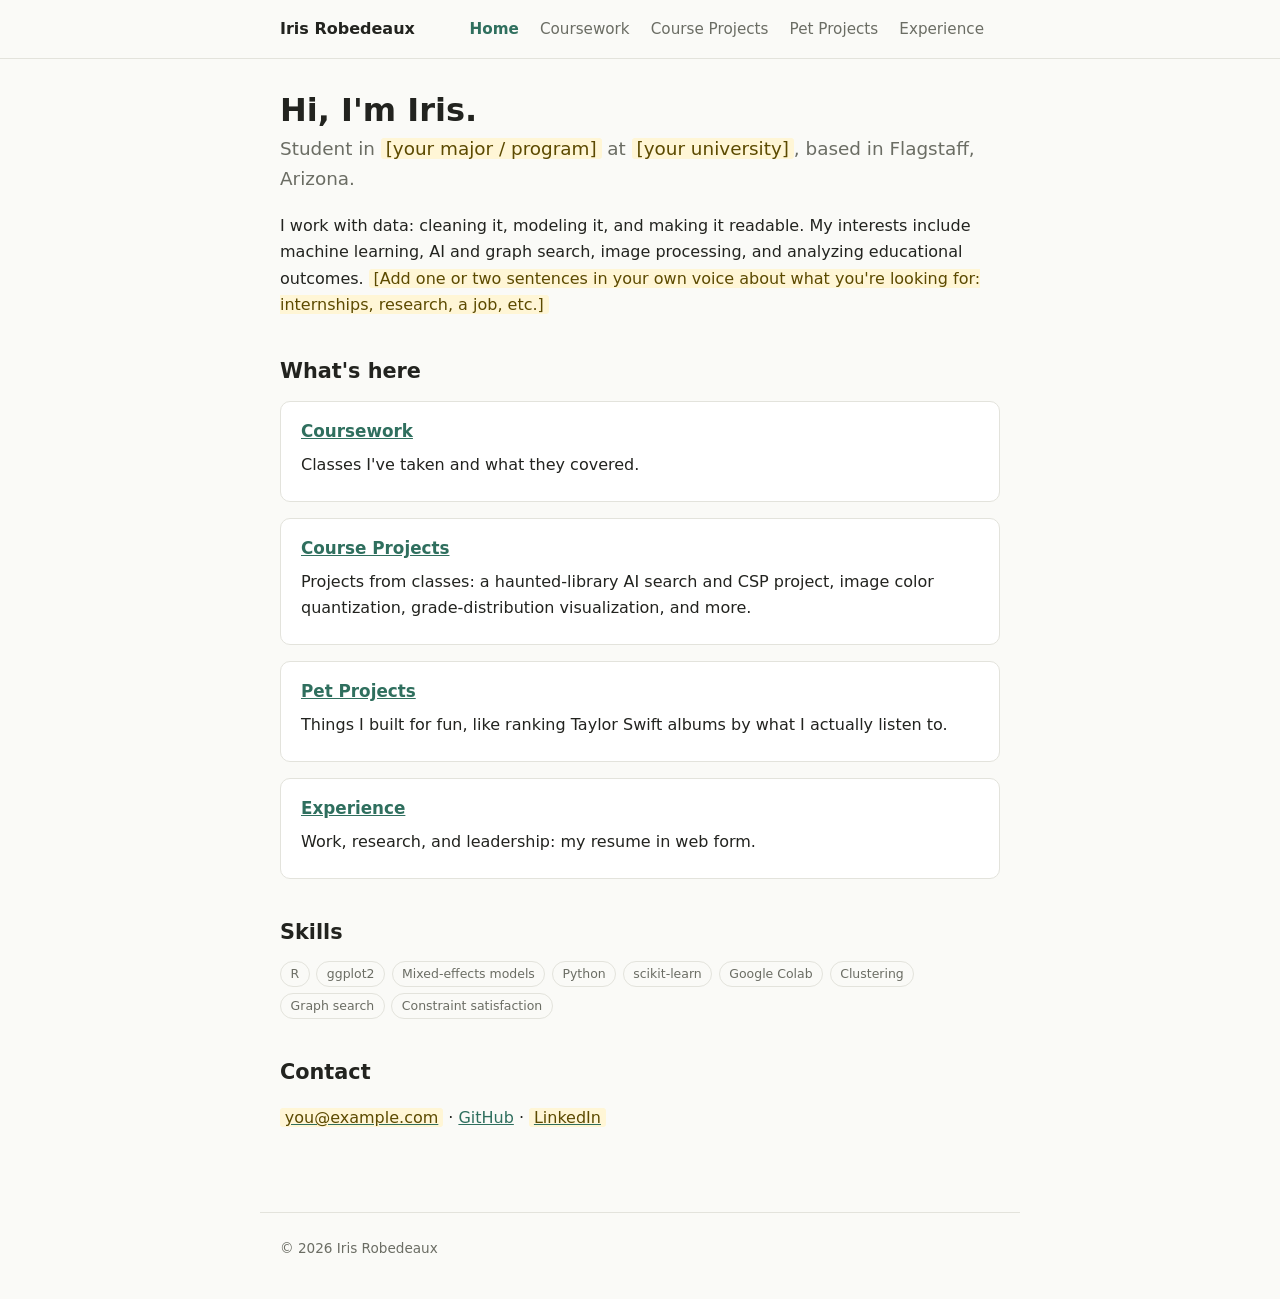
==== index.html @ e538cd5a "create website pages" ====
<!doctype html>
<html lang="en">
<head>
  <meta charset="utf-8">
  <meta name="viewport" content="width=device-width, initial-scale=1">
  <title>Iris Robedeaux</title>
  <meta name="description" content="Personal site of Iris Robedeaux: coursework, projects, and experience.">
  <link rel="stylesheet" href="style.css">
</head>
<body>
  <header class="site">
    <div class="inner">
      <a class="brand" href="index.html">Iris Robedeaux</a>
      <nav>
        <a href="index.html" aria-current="page">Home</a>
        <a href="coursework.html">Coursework</a>
        <a href="course-projects.html">Course Projects</a>
        <a href="pet-projects.html">Pet Projects</a>
        <a href="experience.html">Experience</a>
      </nav>
    </div>
  </header>

  <main>
    <h1>Hi, I'm Iris.</h1>
    <p class="lead">Student in <span class="todo">[your major / program]</span> at <span class="todo">[your university]</span>, based in Flagstaff, Arizona.</p>

    <p>
      I work with data: cleaning it, modeling it, and making it readable. My interests include
      machine learning, AI and graph search, image processing, and analyzing educational outcomes.
      <span class="todo">[Add one or two sentences in your own voice about what you're looking for: internships, research, a job, etc.]</span>
    </p>

    <h2>What's here</h2>
    <div class="card">
      <h3><a href="coursework.html">Coursework</a></h3>
      <p>Classes I've taken and what they covered.</p>
    </div>
    <div class="card">
      <h3><a href="course-projects.html">Course Projects</a></h3>
      <p>Projects from classes: a haunted-library AI search and CSP project, image color quantization, grade-distribution visualization, and more.</p>
    </div>
    <div class="card">
      <h3><a href="pet-projects.html">Pet Projects</a></h3>
      <p>Things I built for fun, like ranking Taylor Swift albums by what I actually listen to.</p>
    </div>
    <div class="card">
      <h3><a href="experience.html">Experience</a></h3>
      <p>Work, research, and leadership: my resume in web form.</p>
    </div>

    <h2>Skills</h2>
    <div class="tags">
      <span class="tag">R</span>
      <span class="tag">ggplot2</span>
      <span class="tag">Mixed-effects models</span>
      <span class="tag">Python</span>
      <span class="tag">scikit-learn</span>
      <span class="tag">Google Colab</span>
      <span class="tag">Clustering</span>
      <span class="tag">Graph search</span>
      <span class="tag">Constraint satisfaction</span>
    </div>

    <h2>Contact</h2>
    <p>
      <a href="mailto:you@example.com"><span class="todo">you@example.com</span></a> ·
      <a href="https://github.com/iris-robedeaux">GitHub</a> ·
      <a href="https://www.linkedin.com/in/your-handle"><span class="todo">LinkedIn</span></a>
    </p>
  </main>

  <footer>&copy; 2026 Iris Robedeaux</footer>
</body>
</html>
---- style.css ----
:root {
  --bg: #fafaf7;
  --fg: #22231f;
  --muted: #6b6d64;
  --accent: #2f6f5e;
  --card: #ffffff;
  --border: #e3e3dc;
}

@media (prefers-color-scheme: dark) {
  :root {
    --bg: #171815;
    --fg: #ecece6;
    --muted: #a0a29a;
    --accent: #7cc4ad;
    --card: #1f201c;
    --border: #33342e;
  }
}

* { box-sizing: border-box; }

body {
  margin: 0;
  background: var(--bg);
  color: var(--fg);
  font-family: system-ui, -apple-system, "Segoe UI", Roboto, sans-serif;
  line-height: 1.65;
}

header.site {
  border-bottom: 1px solid var(--border);
}

header.site .inner {
  max-width: 760px;
  margin: 0 auto;
  padding: 1rem 1.25rem;
  display: flex;
  flex-wrap: wrap;
  gap: 0.5rem 1.5rem;
  align-items: baseline;
  justify-content: space-between;
}

header.site .brand {
  font-weight: 700;
  color: var(--fg);
  text-decoration: none;
}

nav a {
  color: var(--muted);
  text-decoration: none;
  margin-right: 1rem;
  font-size: 0.95rem;
}

nav a:hover,
nav a[aria-current="page"] {
  color: var(--accent);
}

nav a[aria-current="page"] {
  font-weight: 600;
}

main {
  max-width: 760px;
  margin: 0 auto;
  padding: 2rem 1.25rem 4rem;
}

h1 { font-size: 2rem; margin: 0 0 0.25rem; line-height: 1.2; }
h2 { font-size: 1.3rem; margin: 2.25rem 0 0.75rem; }
h3 { font-size: 1.05rem; margin: 0 0 0.25rem; }

.lead { font-size: 1.15rem; color: var(--muted); margin-top: 0.25rem; }
.meta { color: var(--muted); font-size: 0.9rem; margin: 0 0 0.5rem; }

a { color: var(--accent); }

.card {
  background: var(--card);
  border: 1px solid var(--border);
  border-radius: 10px;
  padding: 1rem 1.25rem;
  margin: 0 0 1rem;
}

.card p { margin: 0.4rem 0; }

.tags { display: flex; flex-wrap: wrap; gap: 0.4rem; margin-top: 0.6rem; }

.tag {
  font-size: 0.78rem;
  color: var(--muted);
  border: 1px solid var(--border);
  border-radius: 999px;
  padding: 0.1rem 0.6rem;
}

.timeline-item { margin-bottom: 1.5rem; }
.timeline-item ul { margin: 0.4rem 0 0; padding-left: 1.2rem; }

table.courses {
  width: 100%;
  border-collapse: collapse;
  font-size: 0.95rem;
}

table.courses th,
table.courses td {
  text-align: left;
  padding: 0.5rem 0.6rem;
  border-bottom: 1px solid var(--border);
}

table.courses th { color: var(--muted); font-weight: 600; font-size: 0.85rem; }

.todo {
  background: #fff6d6;
  color: #5c4a00;
  padding: 0 0.3rem;
  border-radius: 3px;
}

@media (prefers-color-scheme: dark) {
  .todo { background: #4a3f12; color: #ffe9a0; }
}

footer {
  max-width: 760px;
  margin: 0 auto;
  padding: 1.5rem 1.25rem 2.5rem;
  color: var(--muted);
  font-size: 0.85rem;
  border-top: 1px solid var(--border);
}
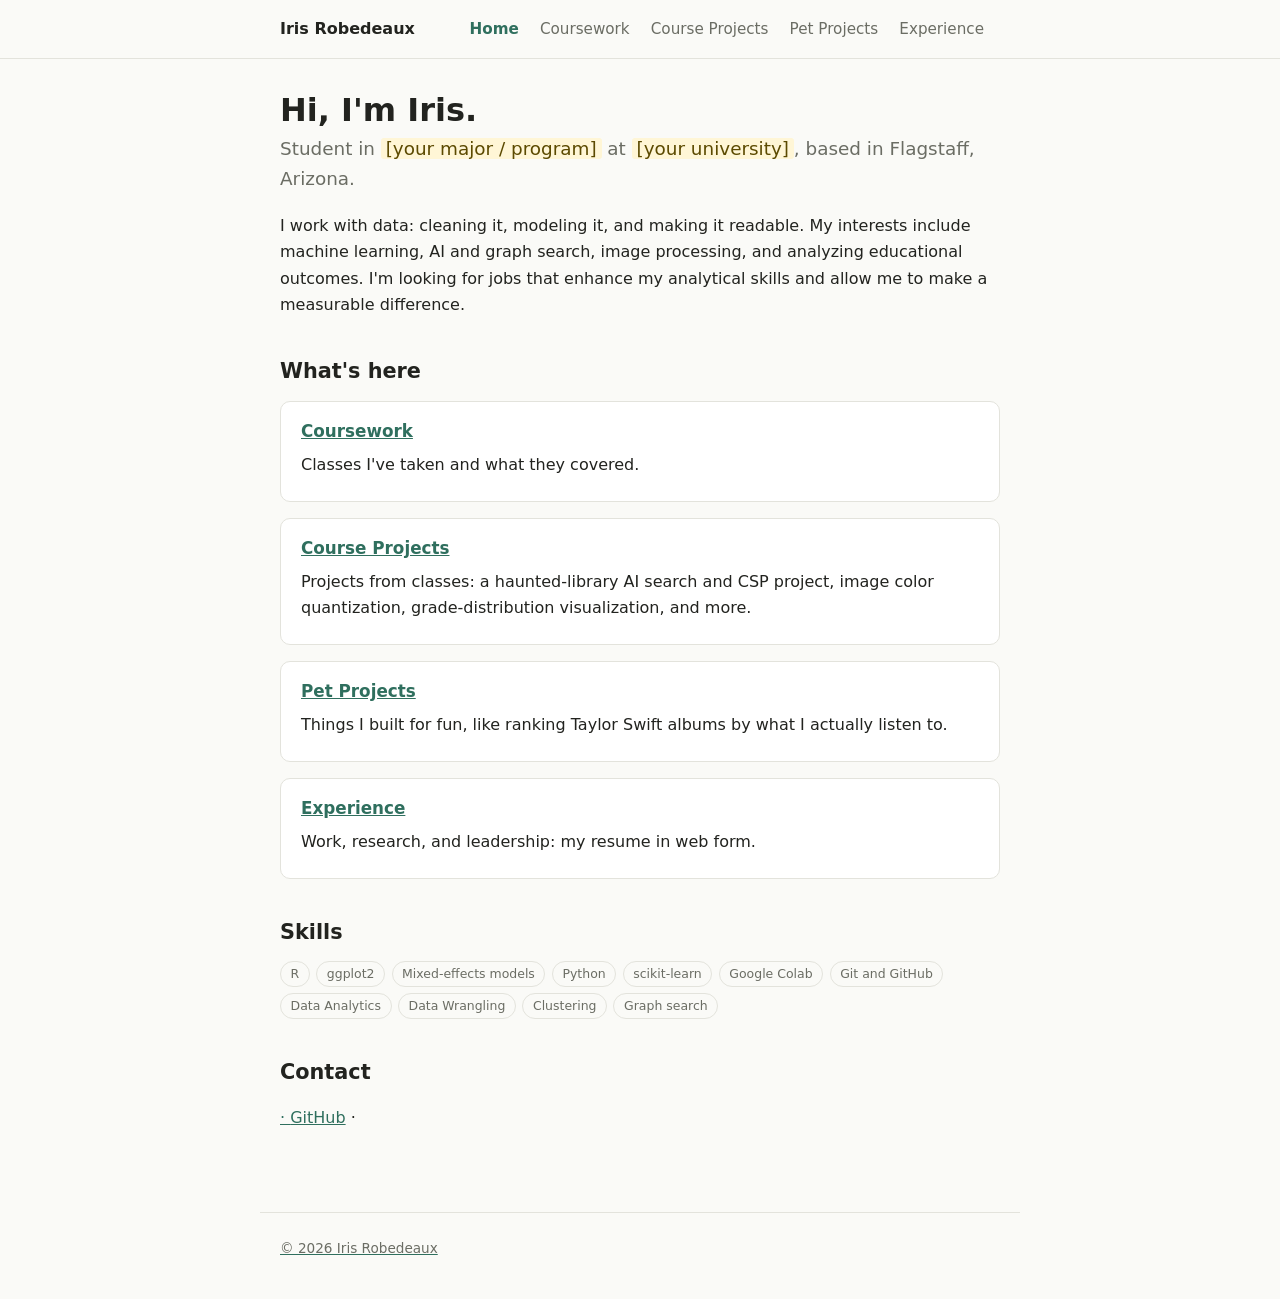
==== commit 1d38c474: "update homepage" ====
--- a/index.html
+++ b/index.html
@@ -28,7 +28,7 @@
     <p>
       I work with data: cleaning it, modeling it, and making it readable. My interests include
       machine learning, AI and graph search, image processing, and analyzing educational outcomes.
-      <span class="todo">[Add one or two sentences in your own voice about what you're looking for: internships, research, a job, etc.]</span>
+      I'm looking for jobs that enhance my analytical skills and allow me to make a measurable difference.
     </p>
 
     <h2>What's here</h2>
@@ -57,16 +57,18 @@
       <span class="tag">Python</span>
       <span class="tag">scikit-learn</span>
       <span class="tag">Google Colab</span>
+      <span class="tag">Git and GitHub</span>
+      <span class="tag">Data Analytics</span>
+      <span class="tag">Data Wrangling</span>
       <span class="tag">Clustering</span>
       <span class="tag">Graph search</span>
-      <span class="tag">Constraint satisfaction</span>
     </div>
 
     <h2>Contact</h2>
     <p>
-      <a href="mailto:you@example.com"><span class="todo">you@example.com</span></a> ·
+      <a href="mailto:irisrobedeaux@gmail.com"> ·
       <a href="https://github.com/iris-robedeaux">GitHub</a> ·
-      <a href="https://www.linkedin.com/in/your-handle"><span class="todo">LinkedIn</span></a>
+      <a href="https://www.linkedin.com/in/iris-robedeaux">
     </p>
   </main>
 
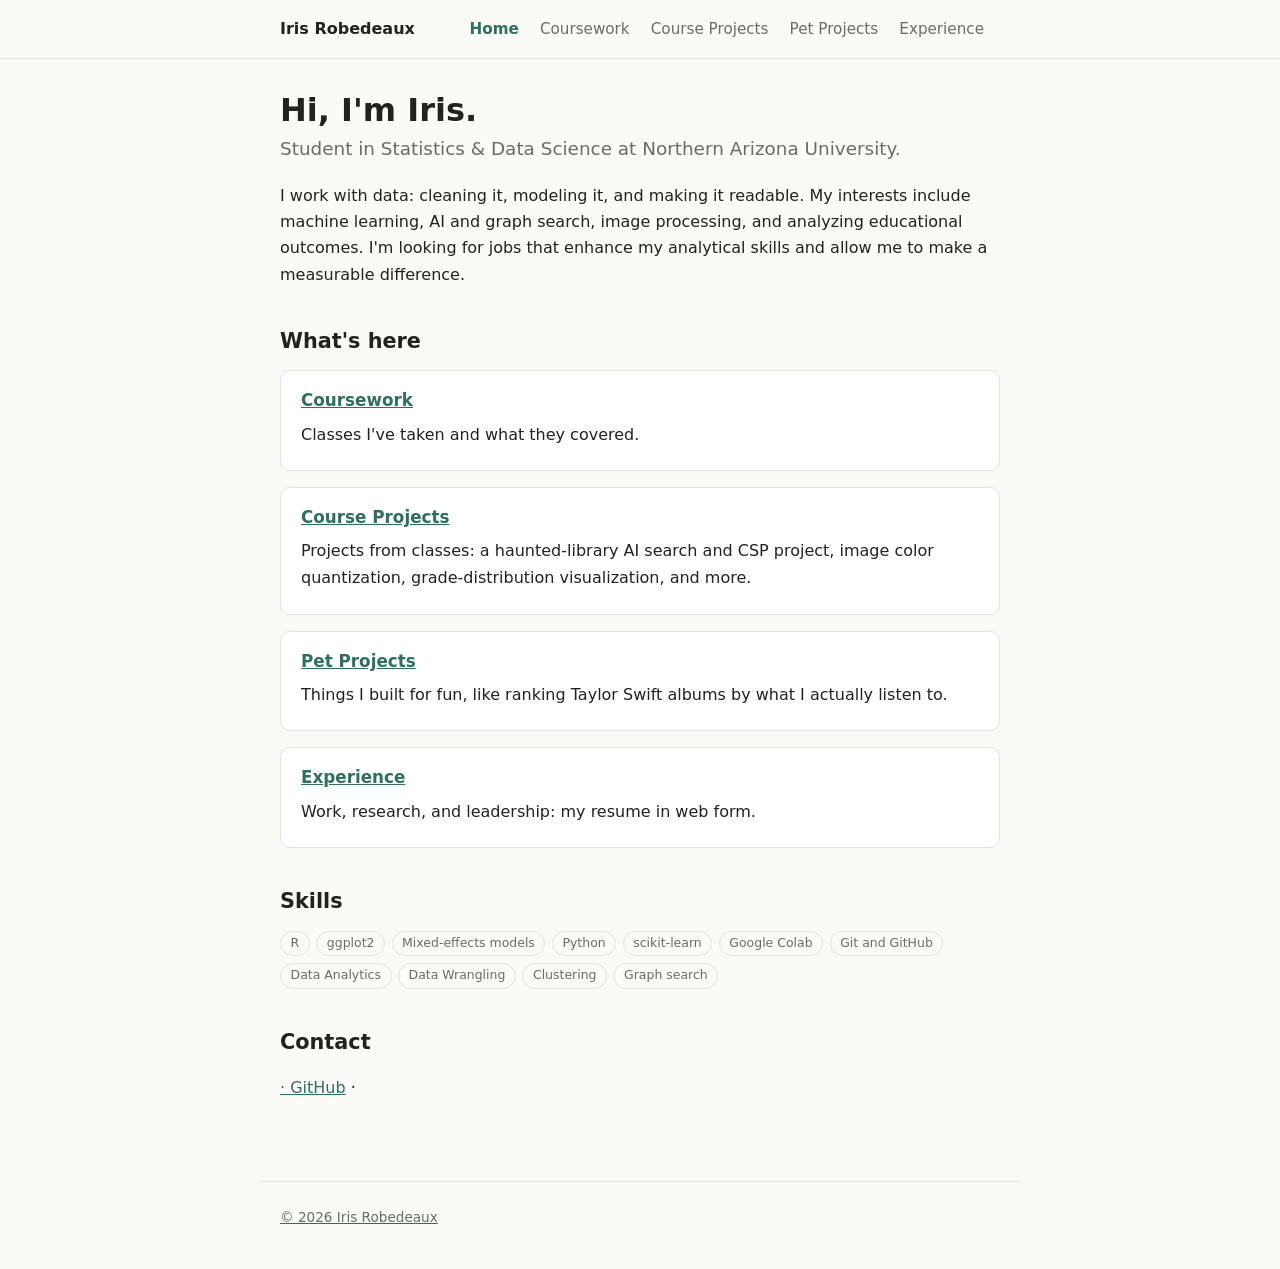
==== commit 09d8d8d2: "update homepage (again)" ====
--- a/index.html
+++ b/index.html
@@ -23,7 +23,7 @@
 
   <main>
     <h1>Hi, I'm Iris.</h1>
-    <p class="lead">Student in <span class="todo">[your major / program]</span> at <span class="todo">[your university]</span>, based in Flagstaff, Arizona.</p>
+    <p class="lead">Student in Statistics & Data Science at Northern Arizona University.
 
     <p>
       I work with data: cleaning it, modeling it, and making it readable. My interests include
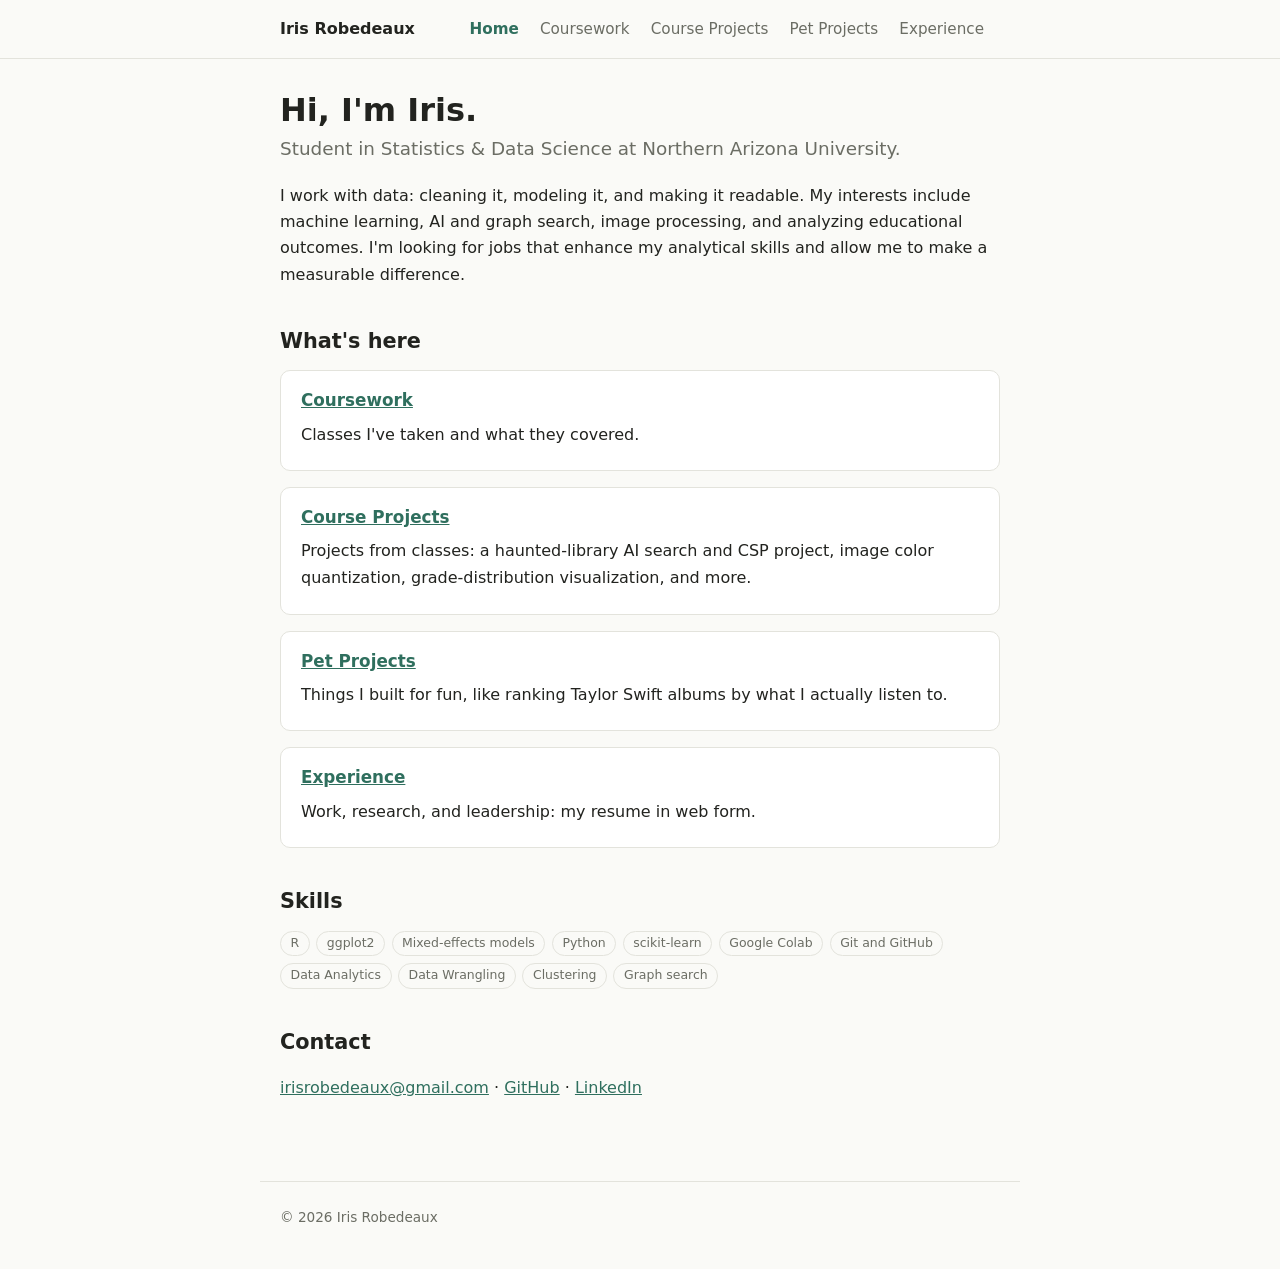
==== commit 2e724842: "update links" ====
--- a/index.html
+++ b/index.html
@@ -66,9 +66,9 @@
 
     <h2>Contact</h2>
     <p>
-      <a href="mailto:irisrobedeaux@gmail.com"> ·
+      <a href="mailto:irisrobedeaux@gmail.com">irisrobedeaux@gmail.com</a> ·
       <a href="https://github.com/iris-robedeaux">GitHub</a> ·
-      <a href="https://www.linkedin.com/in/iris-robedeaux">
+      <a href="https://www.linkedin.com/in/iris-robedeaux">LinkedIn</a> 
     </p>
   </main>
 
